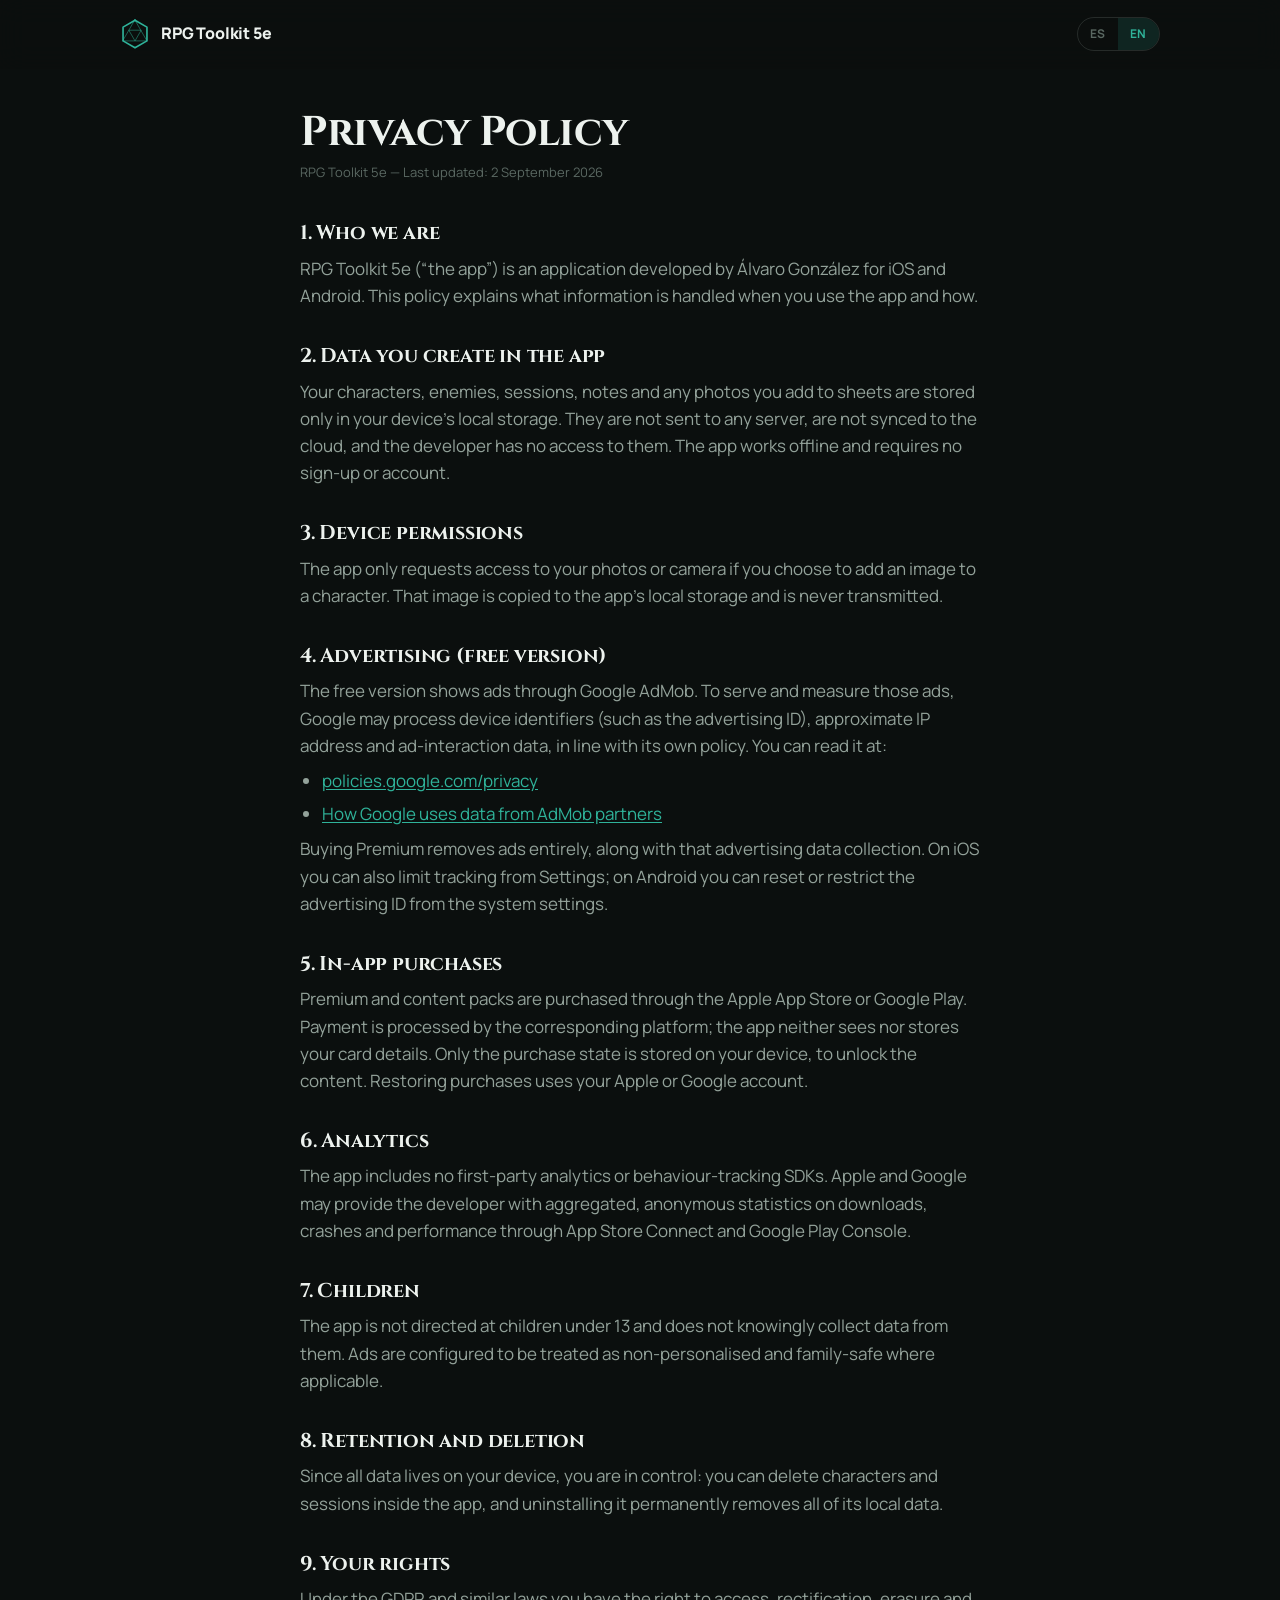
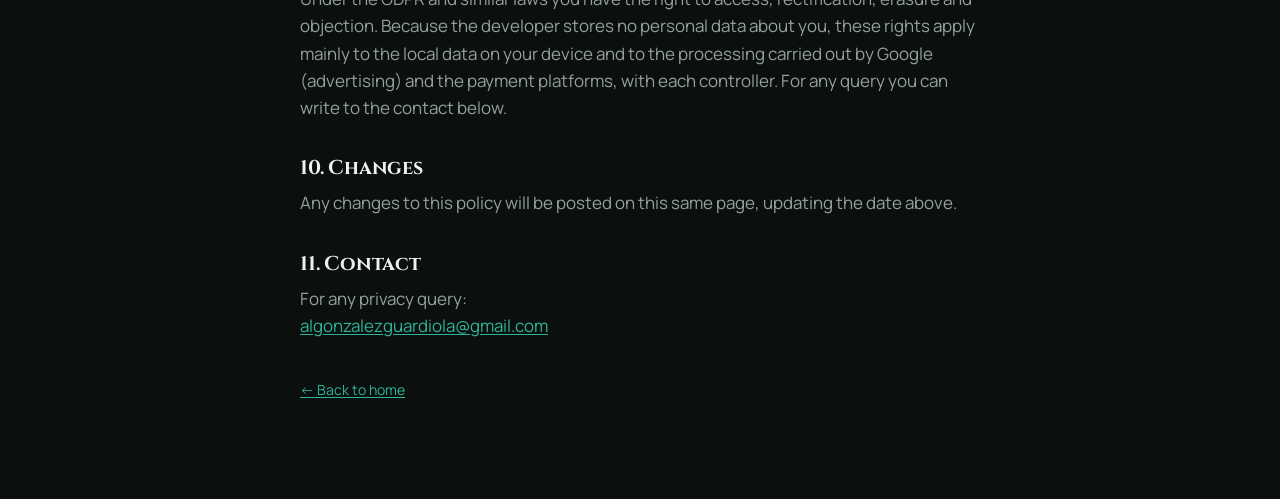
==== privacy.html @ 7c3191ba "Replace support page with the RPG Toolkit 5e landing site Bilingual (ES/EN) static landing served fr" ====
<!DOCTYPE html>
<html lang="es" class="lang-es">
<head>
<meta charset="UTF-8">
<meta name="viewport" content="width=device-width, initial-scale=1">
<title data-es="Política de Privacidad — RPG Toolkit 5e" data-en="Privacy Policy — RPG Toolkit 5e">Política de Privacidad — RPG Toolkit 5e</title>
<meta name="robots" content="index,follow">
<meta name="theme-color" content="#0B0F0E">
<link rel="icon" href="assets/img/favicon.svg" type="image/svg+xml">
<link rel="preconnect" href="https://fonts.googleapis.com">
<link rel="preconnect" href="https://fonts.gstatic.com" crossorigin>
<link href="https://fonts.googleapis.com/css2?family=Cinzel:wght@600;700&family=Manrope:wght@400;500;600;700;800&display=swap" rel="stylesheet">
<link rel="stylesheet" href="assets/css/styles.css">
<style>
  .doc { max-width: 760px; margin: 0 auto; padding: 40px var(--pad) 96px; }
  .doc h1 { font-size: clamp(1.9rem, 5vw, 2.6rem); margin-bottom: 6px; }
  .doc .updated { color: var(--text-dim); font-size: 13px; margin-bottom: 40px; }
  .doc h2 { font-family: var(--font-display); font-size: 1.25rem; margin: 36px 0 10px; }
  .doc p, .doc li { color: var(--text-2); }
  .doc ul { margin: 8px 0 8px 22px; display: grid; gap: 6px; }
  .doc a { color: var(--accent); text-decoration: underline; text-underline-offset: 2px; }
  .doc .back { display: inline-block; margin-top: 40px; font-size: 14px; }
</style>
</head>
<body>

<header class="site-header">
  <div class="wrap">
    <a class="brand" href="index.html"><img src="assets/img/logo.svg" alt="" width="30" height="30"><span>RPG Toolkit 5e</span></a>
    <div class="lang-toggle" role="group" aria-label="Idioma / Language">
      <button type="button" data-setlang="es" aria-pressed="true">ES</button>
      <button type="button" data-setlang="en" aria-pressed="false">EN</button>
    </div>
  </div>
</header>

<main class="doc">

  <h1 data-es="Política de Privacidad" data-en="Privacy Policy">Política de Privacidad</h1>
  <p class="updated" data-es="RPG Toolkit 5e — Última actualización: 2 de septiembre de 2026" data-en="RPG Toolkit 5e — Last updated: 2 September 2026">RPG Toolkit 5e — Última actualización: 2 de septiembre de 2026</p>

  <h2 data-es="1. Quiénes somos" data-en="1. Who we are">1. Quiénes somos</h2>
  <p data-es="RPG Toolkit 5e (“la app”) es una aplicación desarrollada por Álvaro González para iOS y Android. Esta política explica qué información se trata cuando usas la app y cómo." data-en="RPG Toolkit 5e (“the app”) is an application developed by Álvaro González for iOS and Android. This policy explains what information is handled when you use the app and how.">RPG Toolkit 5e (“la app”) es una aplicación desarrollada por Álvaro González para iOS y Android. Esta política explica qué información se trata cuando usas la app y cómo.</p>

  <h2 data-es="2. Datos que creas en la app" data-en="2. Data you create in the app">2. Datos que creas en la app</h2>
  <p data-es="Tus personajes, enemigos, sesiones, notas y las fotos que añadas a las fichas se guardan únicamente en el almacenamiento local de tu dispositivo. No se envían a ningún servidor, no se sincronizan en la nube y el desarrollador no tiene acceso a ellos. La app funciona sin conexión y no requiere registro ni cuenta." data-en="Your characters, enemies, sessions, notes and any photos you add to sheets are stored only in your device's local storage. They are not sent to any server, are not synced to the cloud, and the developer has no access to them. The app works offline and requires no sign-up or account.">Tus personajes, enemigos, sesiones, notas y las fotos que añadas a las fichas se guardan únicamente en el almacenamiento local de tu dispositivo. No se envían a ningún servidor, no se sincronizan en la nube y el desarrollador no tiene acceso a ellos. La app funciona sin conexión y no requiere registro ni cuenta.</p>

  <h2 data-es="3. Permisos del dispositivo" data-en="3. Device permissions">3. Permisos del dispositivo</h2>
  <p data-es="La app solo pide acceso a tus fotos o cámara si eliges añadir una imagen a un personaje. Esa imagen se copia al almacenamiento local de la app y nunca se transmite." data-en="The app only requests access to your photos or camera if you choose to add an image to a character. That image is copied to the app's local storage and is never transmitted.">La app solo pide acceso a tus fotos o cámara si eliges añadir una imagen a un personaje. Esa imagen se copia al almacenamiento local de la app y nunca se transmite.</p>

  <h2 data-es="4. Publicidad (versión gratuita)" data-en="4. Advertising (free version)">4. Publicidad (versión gratuita)</h2>
  <p data-es="La versión gratuita muestra anuncios a través de Google AdMob. Para servir y medir esos anuncios, Google puede tratar identificadores del dispositivo (como el identificador de publicidad), la dirección IP aproximada y datos de interacción con el anuncio, según su propia política. Puedes consultarla en:" data-en="The free version shows ads through Google AdMob. To serve and measure those ads, Google may process device identifiers (such as the advertising ID), approximate IP address and ad-interaction data, in line with its own policy. You can read it at:">La versión gratuita muestra anuncios a través de Google AdMob. Para servir y medir esos anuncios, Google puede tratar identificadores del dispositivo (como el identificador de publicidad), la dirección IP aproximada y datos de interacción con el anuncio, según su propia política. Puedes consultarla en:</p>
  <ul>
    <li><a href="https://policies.google.com/privacy" target="_blank" rel="noopener">policies.google.com/privacy</a></li>
    <li><a href="https://support.google.com/admob/answer/6128543" target="_blank" rel="noopener" data-es="Cómo usa Google los datos de socios de AdMob" data-en="How Google uses data from AdMob partners">Cómo usa Google los datos de socios de AdMob</a></li>
  </ul>
  <p data-es="Comprar Premium elimina por completo los anuncios y esa recogida de datos publicitarios. En iOS puedes además limitar el seguimiento desde Ajustes; en Android puedes borrar o restringir el identificador de publicidad desde los ajustes del sistema." data-en="Buying Premium removes ads entirely, along with that advertising data collection. On iOS you can also limit tracking from Settings; on Android you can reset or restrict the advertising ID from the system settings.">Comprar Premium elimina por completo los anuncios y esa recogida de datos publicitarios. En iOS puedes además limitar el seguimiento desde Ajustes; en Android puedes borrar o restringir el identificador de publicidad desde los ajustes del sistema.</p>

  <h2 data-es="5. Compras dentro de la app" data-en="5. In-app purchases">5. Compras dentro de la app</h2>
  <p data-es="Premium y los packs de contenido se compran a través de la App Store de Apple o de Google Play. El pago lo procesa la plataforma correspondiente; la app no ve ni almacena los datos de tu tarjeta. Solo se guarda en tu dispositivo el estado de la compra para desbloquear el contenido. La restauración de compras usa tu cuenta de Apple o de Google." data-en="Premium and content packs are purchased through the Apple App Store or Google Play. Payment is processed by the corresponding platform; the app neither sees nor stores your card details. Only the purchase state is stored on your device, to unlock the content. Restoring purchases uses your Apple or Google account.">Premium y los packs de contenido se compran a través de la App Store de Apple o de Google Play. El pago lo procesa la plataforma correspondiente; la app no ve ni almacena los datos de tu tarjeta. Solo se guarda en tu dispositivo el estado de la compra para desbloquear el contenido. La restauración de compras usa tu cuenta de Apple o de Google.</p>

  <h2 data-es="6. Analítica" data-en="6. Analytics">6. Analítica</h2>
  <p data-es="La app no incorpora SDK de analítica ni de seguimiento de comportamiento propios. Apple y Google pueden ofrecer al desarrollador estadísticas agregadas y anónimas de descargas, fallos y rendimiento a través de App Store Connect y Google Play Console." data-en="The app includes no first-party analytics or behaviour-tracking SDKs. Apple and Google may provide the developer with aggregated, anonymous statistics on downloads, crashes and performance through App Store Connect and Google Play Console.">La app no incorpora SDK de analítica ni de seguimiento de comportamiento propios. Apple y Google pueden ofrecer al desarrollador estadísticas agregadas y anónimas de descargas, fallos y rendimiento a través de App Store Connect y Google Play Console.</p>

  <h2 data-es="7. Menores" data-en="7. Children">7. Menores</h2>
  <p data-es="La app no está dirigida a menores de 13 años y no recopila conscientemente datos de ellos. Los anuncios se configuran para tratarse como contenido no personalizado y apto para todos los públicos cuando corresponde." data-en="The app is not directed at children under 13 and does not knowingly collect data from them. Ads are configured to be treated as non-personalised and family-safe where applicable.">La app no está dirigida a menores de 13 años y no recopila conscientemente datos de ellos. Los anuncios se configuran para tratarse como contenido no personalizado y apto para todos los públicos cuando corresponde.</p>

  <h2 data-es="8. Conservación y borrado" data-en="8. Retention and deletion">8. Conservación y borrado</h2>
  <p data-es="Como todos los datos residen en tu dispositivo, tú tienes el control: puedes borrar personajes y sesiones dentro de la app, y desinstalarla elimina todos sus datos locales de forma permanente." data-en="Since all data lives on your device, you are in control: you can delete characters and sessions inside the app, and uninstalling it permanently removes all of its local data.">Como todos los datos residen en tu dispositivo, tú tienes el control: puedes borrar personajes y sesiones dentro de la app, y desinstalarla elimina todos sus datos locales de forma permanente.</p>

  <h2 data-es="9. Tus derechos" data-en="9. Your rights">9. Tus derechos</h2>
  <p data-es="Bajo el RGPD y normativas similares tienes derecho de acceso, rectificación, supresión y oposición. Dado que el desarrollador no almacena datos personales tuyos, estos derechos se ejercen principalmente sobre los datos locales de tu dispositivo y sobre los tratamientos de Google (publicidad) y de las plataformas de pago, ante cada responsable. Para cualquier consulta puedes escribir al contacto de abajo." data-en="Under the GDPR and similar laws you have the right to access, rectification, erasure and objection. Because the developer stores no personal data about you, these rights apply mainly to the local data on your device and to the processing carried out by Google (advertising) and the payment platforms, with each controller. For any query you can write to the contact below.">Bajo el RGPD y normativas similares tienes derecho de acceso, rectificación, supresión y oposición. Dado que el desarrollador no almacena datos personales tuyos, estos derechos se ejercen principalmente sobre los datos locales de tu dispositivo y sobre los tratamientos de Google (publicidad) y de las plataformas de pago, ante cada responsable. Para cualquier consulta puedes escribir al contacto de abajo.</p>

  <h2 data-es="10. Cambios" data-en="10. Changes">10. Cambios</h2>
  <p data-es="Cualquier cambio en esta política se publicará en esta misma página, actualizando la fecha superior." data-en="Any changes to this policy will be posted on this same page, updating the date above.">Cualquier cambio en esta política se publicará en esta misma página, actualizando la fecha superior.</p>

  <h2 data-es="11. Contacto" data-en="11. Contact">11. Contacto</h2>
  <p data-es="Para cualquier consulta sobre privacidad:" data-en="For any privacy query:">Para cualquier consulta sobre privacidad:</p>
  <p><a href="mailto:algonzalezguardiola@gmail.com">algonzalezguardiola@gmail.com</a></p>

  <a class="back" href="index.html" data-es="← Volver al inicio" data-en="← Back to home">← Volver al inicio</a>

</main>

<script src="assets/js/main.js"></script>
</body>
</html>
---- assets/css/styles.css ----
/* RPG Toolkit 5e — marketing site
   Jade palette, mirrors the app design system (lib/theme/dnd_theme.dart) */

:root {
  --bg: #0B0F0E;
  --surface-1: #141A18;
  --surface-2: #1D2521;
  --surface-3: #28322D;
  --hairline: rgba(237, 242, 238, 0.06);
  --hairline-strong: rgba(237, 242, 238, 0.12);

  --text: #EDF2EE;
  --text-2: #93A29A;
  --text-dim: #5A6862;

  --accent: #2FB39A;
  --accent-bright: #4FC6B0;
  --accent-dim: #1E7A6B;
  --accent-tint: rgba(47, 179, 154, 0.14);

  --amber: #E0A64A;
  --hp-good: #4FCB86;
  --crit: #E5605A;

  --radius-chip: 999px;
  --radius-card: 18px;
  --radius-btn: 14px;

  --font-ui: 'Manrope', -apple-system, BlinkMacSystemFont, 'Segoe UI', Roboto, sans-serif;
  --font-display: 'Cinzel', Georgia, 'Times New Roman', serif;

  --maxw: 1120px;
  --pad: clamp(20px, 5vw, 40px);
}

* , *::before, *::after { box-sizing: border-box; margin: 0; padding: 0; }

html { scroll-behavior: smooth; -webkit-text-size-adjust: 100%; }

body {
  background: var(--bg);
  color: var(--text);
  font-family: var(--font-ui);
  font-size: 17px;
  line-height: 1.6;
  -webkit-font-smoothing: antialiased;
  overflow-x: hidden;
}

img, svg { display: block; max-width: 100%; }
a { color: inherit; text-decoration: none; }
button { font: inherit; color: inherit; cursor: pointer; background: none; border: none; }

::selection { background: var(--accent); color: var(--bg); }

/* ---------- layout helpers ---------- */
.wrap { max-width: var(--maxw); margin: 0 auto; padding-left: var(--pad); padding-right: var(--pad); }
.section { padding: clamp(64px, 11vw, 120px) 0; }
.section--tight { padding: clamp(48px, 8vw, 88px) 0; }
.center { text-align: center; }

.kicker {
  font-size: 13px;
  font-weight: 700;
  letter-spacing: 0.14em;
  text-transform: uppercase;
  color: var(--accent);
}

h1, h2, h3 { font-family: var(--font-display); font-weight: 700; line-height: 1.12; letter-spacing: -0.01em; }
h1 { font-size: clamp(2.4rem, 6vw, 4rem); }
h2 { font-size: clamp(1.9rem, 4.4vw, 2.9rem); }
h3 { font-size: clamp(1.15rem, 2vw, 1.4rem); }
.lead { color: var(--text-2); font-size: clamp(1.05rem, 1.6vw, 1.2rem); max-width: 44ch; }
.section > .wrap > .lead.center { margin-left: auto; margin-right: auto; }

/* ---------- buttons & badges ---------- */
.btn {
  display: inline-flex; align-items: center; gap: 10px;
  padding: 14px 26px;
  border-radius: var(--radius-btn);
  font-weight: 700;
  font-size: 15px;
  transition: transform .15s ease, background .15s ease, border-color .15s ease;
}
.btn:active { transform: translateY(1px) scale(.99); }
.btn--primary { background: var(--accent); color: var(--bg); }
.btn--primary:hover { background: var(--accent-bright); }
.btn--ghost { border: 1px solid var(--hairline-strong); color: var(--text); }
.btn--ghost:hover { border-color: var(--accent); color: var(--accent); }

.store-badges { display: flex; flex-wrap: wrap; gap: 14px; align-items: center; }
.store-badges a { transition: transform .15s ease, opacity .15s ease; }
.store-badges a:hover { transform: translateY(-2px); }
.store-badges img { height: 52px; width: auto; }
.store-badges .badge-apple { height: 52px; }

/* ---------- header ---------- */
.site-header {
  position: sticky; top: 0; z-index: 50;
  background: color-mix(in srgb, var(--bg) 82%, transparent);
  backdrop-filter: blur(14px);
  border-bottom: 1px solid transparent;
  transition: border-color .2s ease, background .2s ease;
}
.site-header.is-scrolled { border-color: var(--hairline); }
.site-header .wrap { display: flex; align-items: center; justify-content: space-between; height: 68px; }
.brand { display: flex; align-items: center; gap: 11px; font-weight: 800; letter-spacing: -0.01em; }
.brand svg, .brand img { width: 30px; height: 30px; }
.brand span { font-size: 16px; }
.header-actions { display: flex; align-items: center; gap: 10px; }

.lang-toggle {
  display: inline-flex; border: 1px solid var(--hairline-strong);
  border-radius: var(--radius-chip); overflow: hidden;
}
.lang-toggle button {
  padding: 6px 12px; font-size: 12px; font-weight: 700; letter-spacing: .05em;
  color: var(--text-dim); transition: color .15s ease, background .15s ease;
}
.lang-toggle button[aria-pressed="true"] { background: var(--accent-tint); color: var(--accent); }

.header-cta { display: none; }
@media (min-width: 720px) { .header-cta { display: inline-flex; } }

/* ---------- hero ---------- */
.hero { position: relative; padding-top: clamp(48px, 8vw, 96px); padding-bottom: clamp(56px, 9vw, 110px); overflow: hidden; }
.hero::before {
  content: ""; position: absolute; inset: -20% 30% 40% -20%;
  background: radial-gradient(closest-side, rgba(47,179,154,0.18), transparent 70%);
  pointer-events: none; filter: blur(20px);
}
.hero .wrap { position: relative; display: grid; gap: clamp(40px, 6vw, 72px); align-items: center; }
@media (min-width: 940px) { .hero .wrap { grid-template-columns: 1.05fr 0.95fr; } }

.hero h1 { margin: 18px 0 20px; }
.hero .lead { font-size: clamp(1.1rem, 1.8vw, 1.28rem); max-width: 40ch; }
.hero-cta { margin-top: 32px; display: flex; flex-direction: column; gap: 18px; align-items: flex-start; }
.hero-note { font-size: 13px; color: var(--text-dim); }

/* ---------- phone mockup ---------- */
.phone {
  position: relative; width: min(320px, 78vw); margin: 0 auto;
  border-radius: 44px; padding: 12px;
  background: linear-gradient(160deg, #2b332f, #0e1311);
  box-shadow: 0 40px 80px -20px rgba(0,0,0,.7), 0 0 0 1px var(--hairline-strong);
}
.phone__screen {
  border-radius: 33px; overflow: hidden; background: var(--bg);
  aspect-ratio: 9 / 19.3; display: flex; flex-direction: column;
}
.phone__notch {
  position: absolute; top: 20px; left: 50%; transform: translateX(-50%);
  width: 42%; height: 26px; background: #0b0f0e; border-radius: 0 0 16px 16px; z-index: 3;
}

/* mini app UI */
.miniapp { display: flex; flex-direction: column; height: 100%; font-size: 12px; }
.miniapp__top { padding: 34px 16px 12px; }
.miniapp__title { font-family: var(--font-display); font-size: 15px; }
.miniapp__hero { display: flex; gap: 12px; align-items: center; padding: 8px 16px 14px; }
.miniapp__avatar {
  width: 46px; height: 46px; border-radius: 50%; flex-shrink: 0;
  display: grid; place-items: center; font-family: var(--font-display);
  color: var(--accent); background: var(--accent-tint); font-size: 18px;
}
.miniapp__meta strong { font-size: 13px; }
.miniapp__meta span { display: block; color: var(--text-2); font-size: 11px; }
.miniapp__hpbar { height: 7px; border-radius: 999px; background: var(--surface-2); margin: 2px 16px 12px; overflow: hidden; }
.miniapp__hpbar i { display: block; height: 100%; width: 68%; background: var(--hp-good); border-radius: 999px; }
.miniapp__stats { display: grid; grid-template-columns: repeat(3, 1fr); gap: 8px; padding: 0 16px 14px; }
.miniapp__stat { background: var(--surface-1); border-radius: 12px; padding: 8px 6px; text-align: center; }
.miniapp__stat b { display: block; font-size: 14px; }
.miniapp__stat span { color: var(--text-dim); font-size: 9px; letter-spacing: .08em; }
.miniapp__stat em { color: var(--accent); font-style: normal; font-size: 10px; }
.miniapp__row {
  display: flex; align-items: center; justify-content: space-between;
  margin: 0 16px 8px; padding: 11px 13px; background: var(--surface-1); border-radius: 12px;
}
.miniapp__row .chev { color: var(--accent); }
.miniapp__row.is-open { background: var(--surface-2); }
.miniapp__nav {
  margin-top: auto; display: flex; justify-content: space-around; padding: 12px 0 16px;
  border-top: 1px solid var(--hairline); color: var(--text-dim);
}
.miniapp__nav span { width: 18px; height: 18px; border-radius: 5px; background: currentColor; opacity: .35; }
.miniapp__nav span.active { opacity: 1; color: var(--accent); }

/* ---------- feature cards ---------- */
.cards { display: grid; gap: 18px; margin-top: 54px; }
@media (min-width: 760px) { .cards { grid-template-columns: repeat(3, 1fr); } }
.card {
  background: var(--surface-1); border: 1px solid var(--hairline);
  border-radius: var(--radius-card); padding: 28px 24px;
}
.card__icon {
  width: 44px; height: 44px; border-radius: 12px; background: var(--accent-tint);
  display: grid; place-items: center; margin-bottom: 16px;
}
.card__icon svg { width: 22px; height: 22px; stroke: var(--accent); }
.card h3 { margin-bottom: 8px; }
.card p { color: var(--text-2); font-size: 15px; }

/* ---------- alternating feature rows ---------- */
.feature-row { display: grid; gap: clamp(32px, 6vw, 72px); align-items: center; }
.feature-row + .feature-row { margin-top: clamp(56px, 9vw, 104px); }
@media (min-width: 900px) {
  .feature-row { grid-template-columns: 1fr 1fr; }
  .feature-row--flip .feature-row__media { order: -1; }
}
.feature-row__text .kicker { margin-bottom: 14px; display: block; }
.feature-row__text h2 { margin-bottom: 16px; }
.feature-row__text p { color: var(--text-2); }
.feature-list { list-style: none; margin-top: 20px; display: grid; gap: 10px; }
.feature-list li { position: relative; padding-left: 26px; color: var(--text); font-size: 15px; }
.feature-list li::before {
  content: ""; position: absolute; left: 0; top: 7px; width: 12px; height: 12px;
  border: 2px solid var(--accent); border-radius: 4px;
}

.media-card {
  background: var(--surface-1); border: 1px solid var(--hairline);
  border-radius: var(--radius-card); padding: 26px; overflow: hidden;
}

/* dice showcase */
.dice-grid { display: grid; grid-template-columns: repeat(4, 1fr); gap: 14px; }
.dice-grid .die { aspect-ratio: 1; display: grid; place-items: center; background: var(--surface-2); border-radius: 14px; }
.dice-grid .die svg { width: 60%; }
.dice-grid .die.big { grid-column: span 2; grid-row: span 2; background: var(--accent-tint); }
.dice-grid .die small { position: absolute; }
.die__label { display: block; text-align: center; font-size: 11px; color: var(--text-dim); margin-top: 4px; letter-spacing: .06em; }

/* wizard steps strip */
.steps-strip { display: grid; gap: 10px; }
.steps-strip .wstep {
  display: flex; gap: 12px; align-items: center; padding: 12px 14px;
  background: var(--surface-2); border-radius: 12px; font-size: 13px;
}
.steps-strip .wstep b {
  width: 24px; height: 24px; flex-shrink: 0; border-radius: 7px; background: var(--accent-tint);
  color: var(--accent); display: grid; place-items: center; font-size: 12px;
}

/* ---------- packs / premium ---------- */
.tier-grid { display: grid; gap: 18px; margin-top: 46px; }
@media (min-width: 820px) { .tier-grid { grid-template-columns: 1.1fr 1fr; } }
.tier {
  border-radius: var(--radius-card); padding: 30px; border: 1px solid var(--hairline);
  background: var(--surface-1);
}
.tier--premium { border-color: color-mix(in srgb, var(--amber) 45%, transparent); }
.tier h3 { display: flex; align-items: center; gap: 10px; margin-bottom: 6px; }
.tier .pill {
  font-size: 11px; font-weight: 700; letter-spacing: .06em; text-transform: uppercase;
  padding: 4px 9px; border-radius: 999px; background: var(--accent-tint); color: var(--accent);
}
.tier--premium .pill { background: color-mix(in srgb, var(--amber) 18%, transparent); color: var(--amber); }
.tier p { color: var(--text-2); font-size: 15px; margin-bottom: 16px; }
.tier ul { list-style: none; display: grid; gap: 9px; }
.tier li { padding-left: 24px; position: relative; font-size: 14px; }
.tier li::before { content: "✦"; position: absolute; left: 0; color: var(--accent); }
.tier--premium li::before { color: var(--amber); }
.pack-chips { display: flex; flex-wrap: wrap; gap: 8px; margin-top: 4px; }
.pack-chips span {
  font-size: 12px; padding: 6px 11px; border-radius: 999px;
  background: var(--surface-2); color: var(--text-2);
}

/* ---------- trust ---------- */
.trust { background: var(--surface-1); border-top: 1px solid var(--hairline); border-bottom: 1px solid var(--hairline); }
.trust .wrap { display: grid; gap: 28px; align-items: center; }
@media (min-width: 860px) { .trust .wrap { grid-template-columns: 0.9fr 1.1fr; } }
.trust h2 { margin-bottom: 4px; }
.trust p { color: var(--text-2); }
.trust__mark { display: grid; place-items: center; }
.trust__mark svg { width: clamp(120px, 20vw, 190px); filter: drop-shadow(0 0 30px rgba(47,179,154,.25)); }

/* ---------- steps ---------- */
.threesteps { display: grid; gap: 20px; margin-top: 48px; counter-reset: step; }
@media (min-width: 780px) { .threesteps { grid-template-columns: repeat(3, 1fr); } }
.threesteps .step { text-align: center; padding: 8px; }
.threesteps .step__num {
  counter-increment: step; width: 46px; height: 46px; margin: 0 auto 16px;
  border-radius: 50%; border: 1px solid var(--accent); color: var(--accent);
  display: grid; place-items: center; font-family: var(--font-display); font-weight: 700;
}
.threesteps .step__num::before { content: counter(step); }
.threesteps .step h3 { margin-bottom: 6px; }
.threesteps .step p { color: var(--text-2); font-size: 14px; }

/* ---------- final cta ---------- */
.finalcta { position: relative; text-align: center; overflow: hidden; }
.finalcta::before {
  content: ""; position: absolute; left: 50%; top: 40%; transform: translate(-50%, -50%);
  width: 680px; height: 680px; max-width: 130vw;
  background: radial-gradient(closest-side, rgba(47,179,154,0.16), transparent 70%);
}
.finalcta .wrap { position: relative; }
.finalcta h2 { margin-bottom: 26px; }
.finalcta .store-badges { justify-content: center; }

/* ---------- footer ---------- */
.site-footer { border-top: 1px solid var(--hairline); padding: 56px 0 40px; color: var(--text-2); font-size: 14px; }
.site-footer .wrap { display: grid; gap: 30px; }
.footer-top { display: flex; flex-wrap: wrap; gap: 24px 48px; justify-content: space-between; }
.footer-nav { display: flex; flex-wrap: wrap; gap: 18px 26px; }
.footer-nav a:hover { color: var(--accent); }
.footer-social { display: flex; gap: 14px; }
.footer-social a {
  width: 40px; height: 40px; display: grid; place-items: center;
  border: 1px solid var(--hairline-strong); border-radius: 12px; color: var(--text-2);
  transition: color .15s ease, border-color .15s ease, transform .15s ease;
}
.footer-social a:hover { color: var(--accent); border-color: var(--accent); transform: translateY(-2px); }
.footer-social svg { width: 20px; height: 20px; }

.footer-legal { font-size: 12.5px; color: var(--text-dim); line-height: 1.7; max-width: 70ch; }
.footer-legal a { text-decoration: underline; text-underline-offset: 2px; }
.footer-bottom { display: flex; flex-wrap: wrap; gap: 10px 20px; justify-content: space-between; border-top: 1px solid var(--hairline); padding-top: 22px; }

/* ---------- misc ---------- */
[hidden] { display: none !important; }
.lang-en [data-lang="es"], .lang-es [data-lang="en"] { display: none; }

.js .reveal { opacity: 0; transform: translateY(18px); transition: opacity .6s ease, transform .6s ease; }
.js .reveal.is-in { opacity: 1; transform: none; }
@media (prefers-reduced-motion: reduce) {
  html { scroll-behavior: auto; }
  .reveal { opacity: 1; transform: none; transition: none; }
  * { transition: none !important; }
}
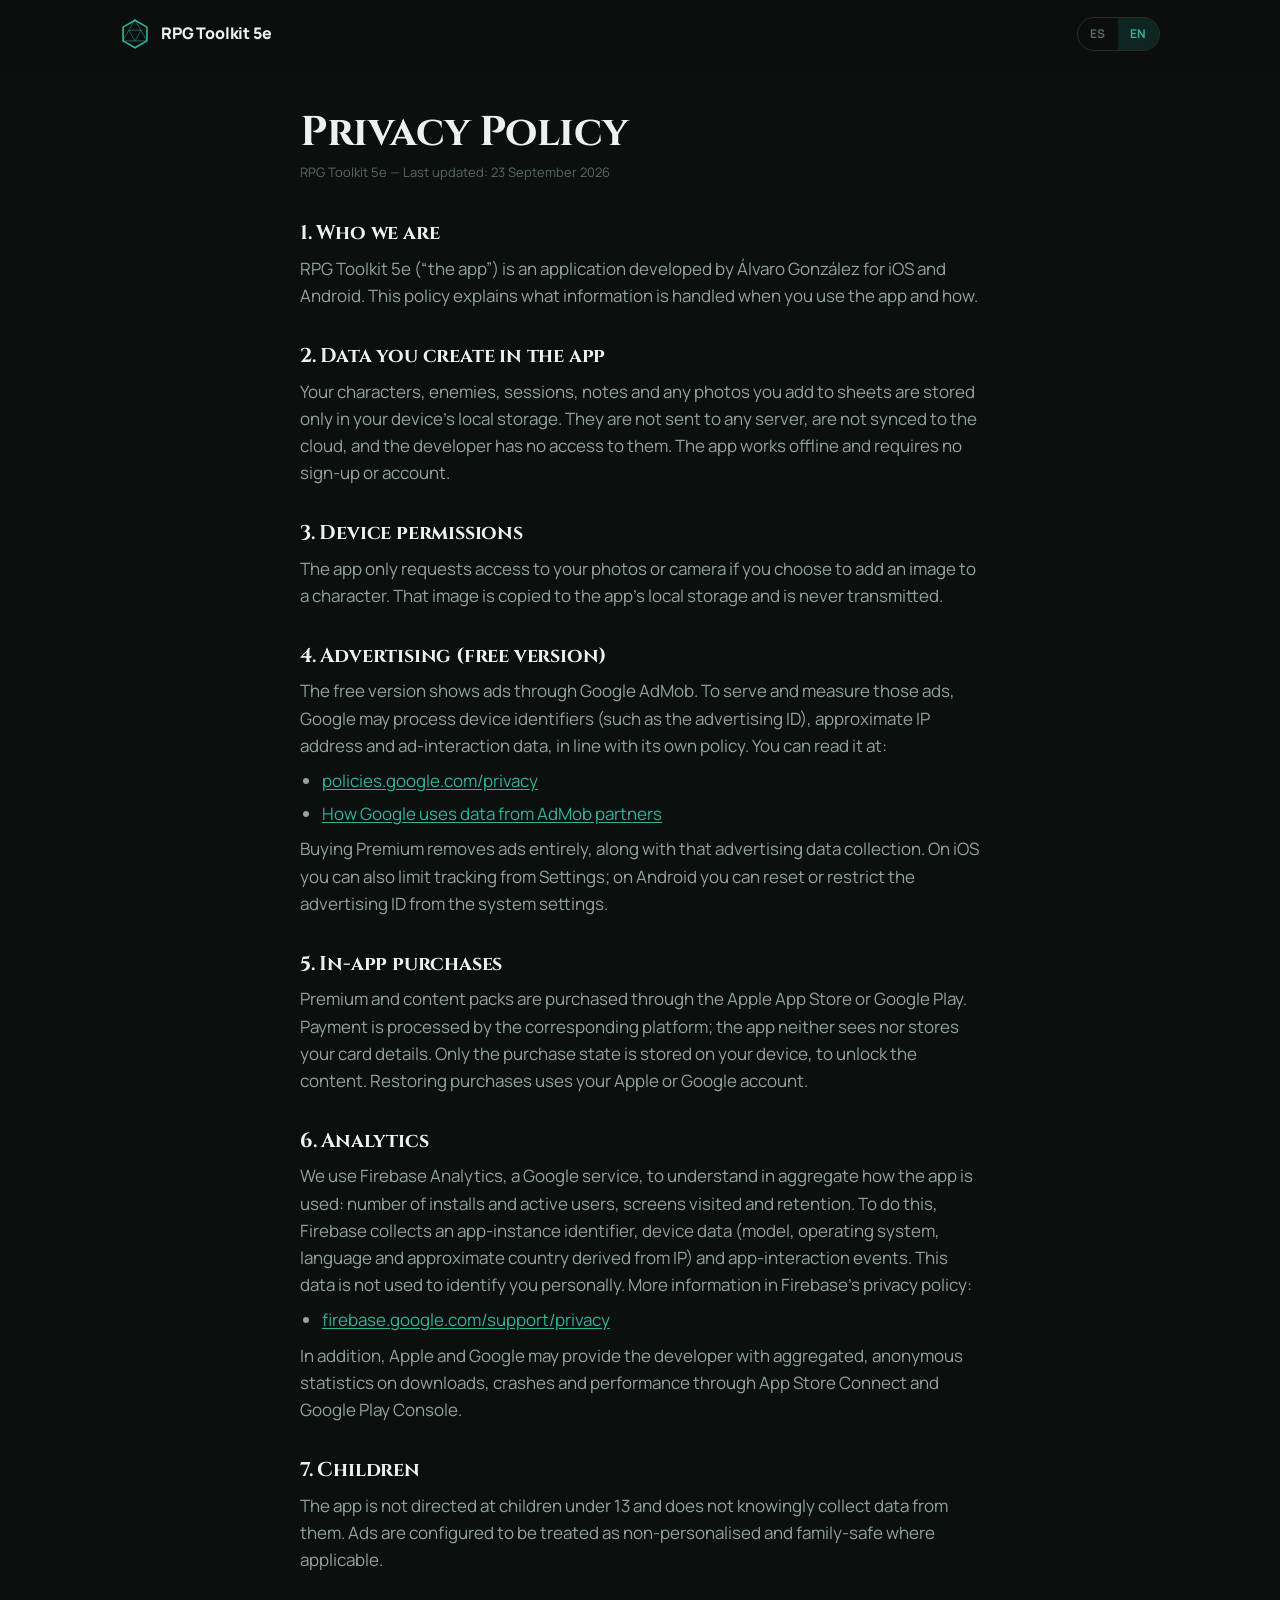
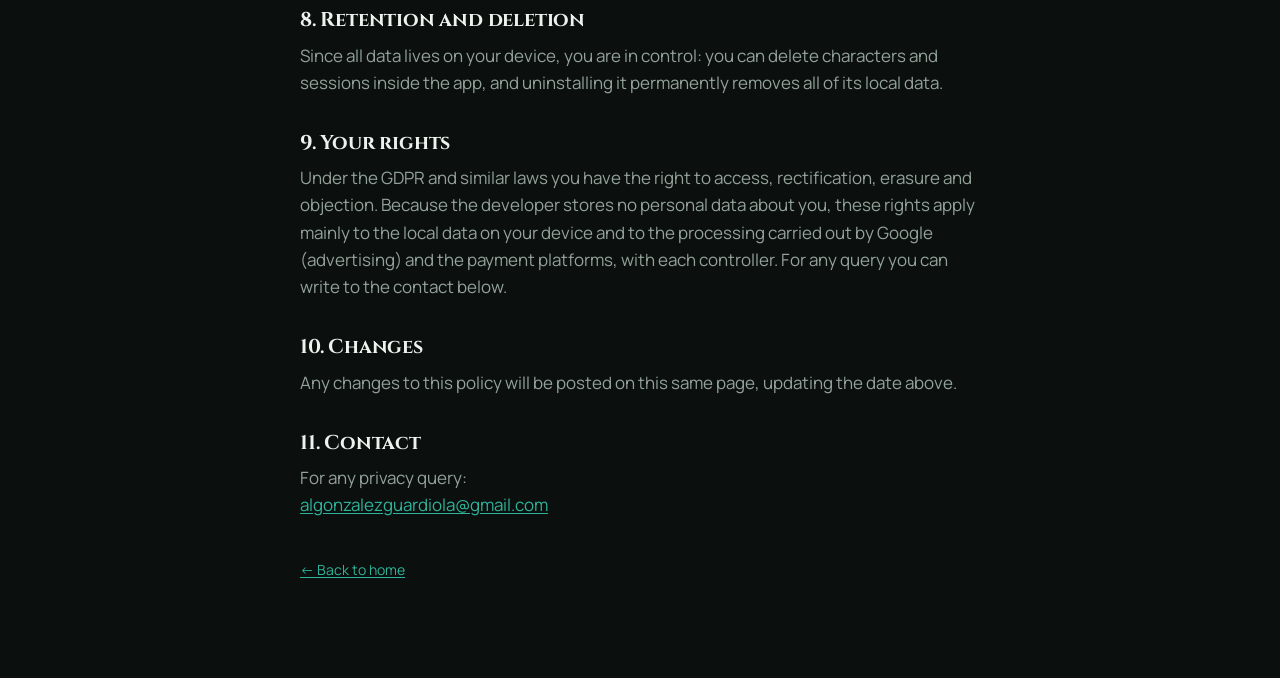
==== commit edbacfa6: "privacy: mencionar Firebase Analytics; web: descuento en packs en Premium - privacy.html: sección 6 " ====
--- a/privacy.html
+++ b/privacy.html
@@ -37,7 +37,7 @@
 <main class="doc">
 
   <h1 data-es="Política de Privacidad" data-en="Privacy Policy">Política de Privacidad</h1>
-  <p class="updated" data-es="RPG Toolkit 5e — Última actualización: 2 de septiembre de 2026" data-en="RPG Toolkit 5e — Last updated: 2 September 2026">RPG Toolkit 5e — Última actualización: 2 de septiembre de 2026</p>
+  <p class="updated" data-es="RPG Toolkit 5e — Última actualización: 23 de septiembre de 2026" data-en="RPG Toolkit 5e — Last updated: 23 September 2026">RPG Toolkit 5e — Última actualización: 23 de septiembre de 2026</p>
 
   <h2 data-es="1. Quiénes somos" data-en="1. Who we are">1. Quiénes somos</h2>
   <p data-es="RPG Toolkit 5e (“la app”) es una aplicación desarrollada por Álvaro González para iOS y Android. Esta política explica qué información se trata cuando usas la app y cómo." data-en="RPG Toolkit 5e (“the app”) is an application developed by Álvaro González for iOS and Android. This policy explains what information is handled when you use the app and how.">RPG Toolkit 5e (“la app”) es una aplicación desarrollada por Álvaro González para iOS y Android. Esta política explica qué información se trata cuando usas la app y cómo.</p>
@@ -60,7 +60,11 @@
   <p data-es="Premium y los packs de contenido se compran a través de la App Store de Apple o de Google Play. El pago lo procesa la plataforma correspondiente; la app no ve ni almacena los datos de tu tarjeta. Solo se guarda en tu dispositivo el estado de la compra para desbloquear el contenido. La restauración de compras usa tu cuenta de Apple o de Google." data-en="Premium and content packs are purchased through the Apple App Store or Google Play. Payment is processed by the corresponding platform; the app neither sees nor stores your card details. Only the purchase state is stored on your device, to unlock the content. Restoring purchases uses your Apple or Google account.">Premium y los packs de contenido se compran a través de la App Store de Apple o de Google Play. El pago lo procesa la plataforma correspondiente; la app no ve ni almacena los datos de tu tarjeta. Solo se guarda en tu dispositivo el estado de la compra para desbloquear el contenido. La restauración de compras usa tu cuenta de Apple o de Google.</p>
 
   <h2 data-es="6. Analítica" data-en="6. Analytics">6. Analítica</h2>
-  <p data-es="La app no incorpora SDK de analítica ni de seguimiento de comportamiento propios. Apple y Google pueden ofrecer al desarrollador estadísticas agregadas y anónimas de descargas, fallos y rendimiento a través de App Store Connect y Google Play Console." data-en="The app includes no first-party analytics or behaviour-tracking SDKs. Apple and Google may provide the developer with aggregated, anonymous statistics on downloads, crashes and performance through App Store Connect and Google Play Console.">La app no incorpora SDK de analítica ni de seguimiento de comportamiento propios. Apple y Google pueden ofrecer al desarrollador estadísticas agregadas y anónimas de descargas, fallos y rendimiento a través de App Store Connect y Google Play Console.</p>
+  <p data-es="Usamos Firebase Analytics, un servicio de Google, para entender de forma agregada cómo se usa la app: número de instalaciones y usuarios activos, pantallas visitadas y retención. Para ello Firebase recopila un identificador de instalación de la app, datos del dispositivo (modelo, sistema operativo, idioma y país aproximado a partir de la IP) y eventos de interacción con la app. Estos datos no se usan para identificarte personalmente. Más información en la política de privacidad de Firebase:" data-en="We use Firebase Analytics, a Google service, to understand in aggregate how the app is used: number of installs and active users, screens visited and retention. To do this, Firebase collects an app-instance identifier, device data (model, operating system, language and approximate country derived from IP) and app-interaction events. This data is not used to identify you personally. More information in Firebase's privacy policy:">Usamos Firebase Analytics, un servicio de Google, para entender de forma agregada cómo se usa la app: número de instalaciones y usuarios activos, pantallas visitadas y retención. Para ello Firebase recopila un identificador de instalación de la app, datos del dispositivo (modelo, sistema operativo, idioma y país aproximado a partir de la IP) y eventos de interacción con la app. Estos datos no se usan para identificarte personalmente. Más información en la política de privacidad de Firebase:</p>
+  <ul>
+    <li><a href="https://firebase.google.com/support/privacy" target="_blank" rel="noopener">firebase.google.com/support/privacy</a></li>
+  </ul>
+  <p data-es="Además, Apple y Google pueden ofrecer al desarrollador estadísticas agregadas y anónimas de descargas, fallos y rendimiento a través de App Store Connect y Google Play Console." data-en="In addition, Apple and Google may provide the developer with aggregated, anonymous statistics on downloads, crashes and performance through App Store Connect and Google Play Console.">Además, Apple y Google pueden ofrecer al desarrollador estadísticas agregadas y anónimas de descargas, fallos y rendimiento a través de App Store Connect y Google Play Console.</p>
 
   <h2 data-es="7. Menores" data-en="7. Children">7. Menores</h2>
   <p data-es="La app no está dirigida a menores de 13 años y no recopila conscientemente datos de ellos. Los anuncios se configuran para tratarse como contenido no personalizado y apto para todos los públicos cuando corresponde." data-en="The app is not directed at children under 13 and does not knowingly collect data from them. Ads are configured to be treated as non-personalised and family-safe where applicable.">La app no está dirigida a menores de 13 años y no recopila conscientemente datos de ellos. Los anuncios se configuran para tratarse como contenido no personalizado y apto para todos los públicos cuando corresponde.</p>
